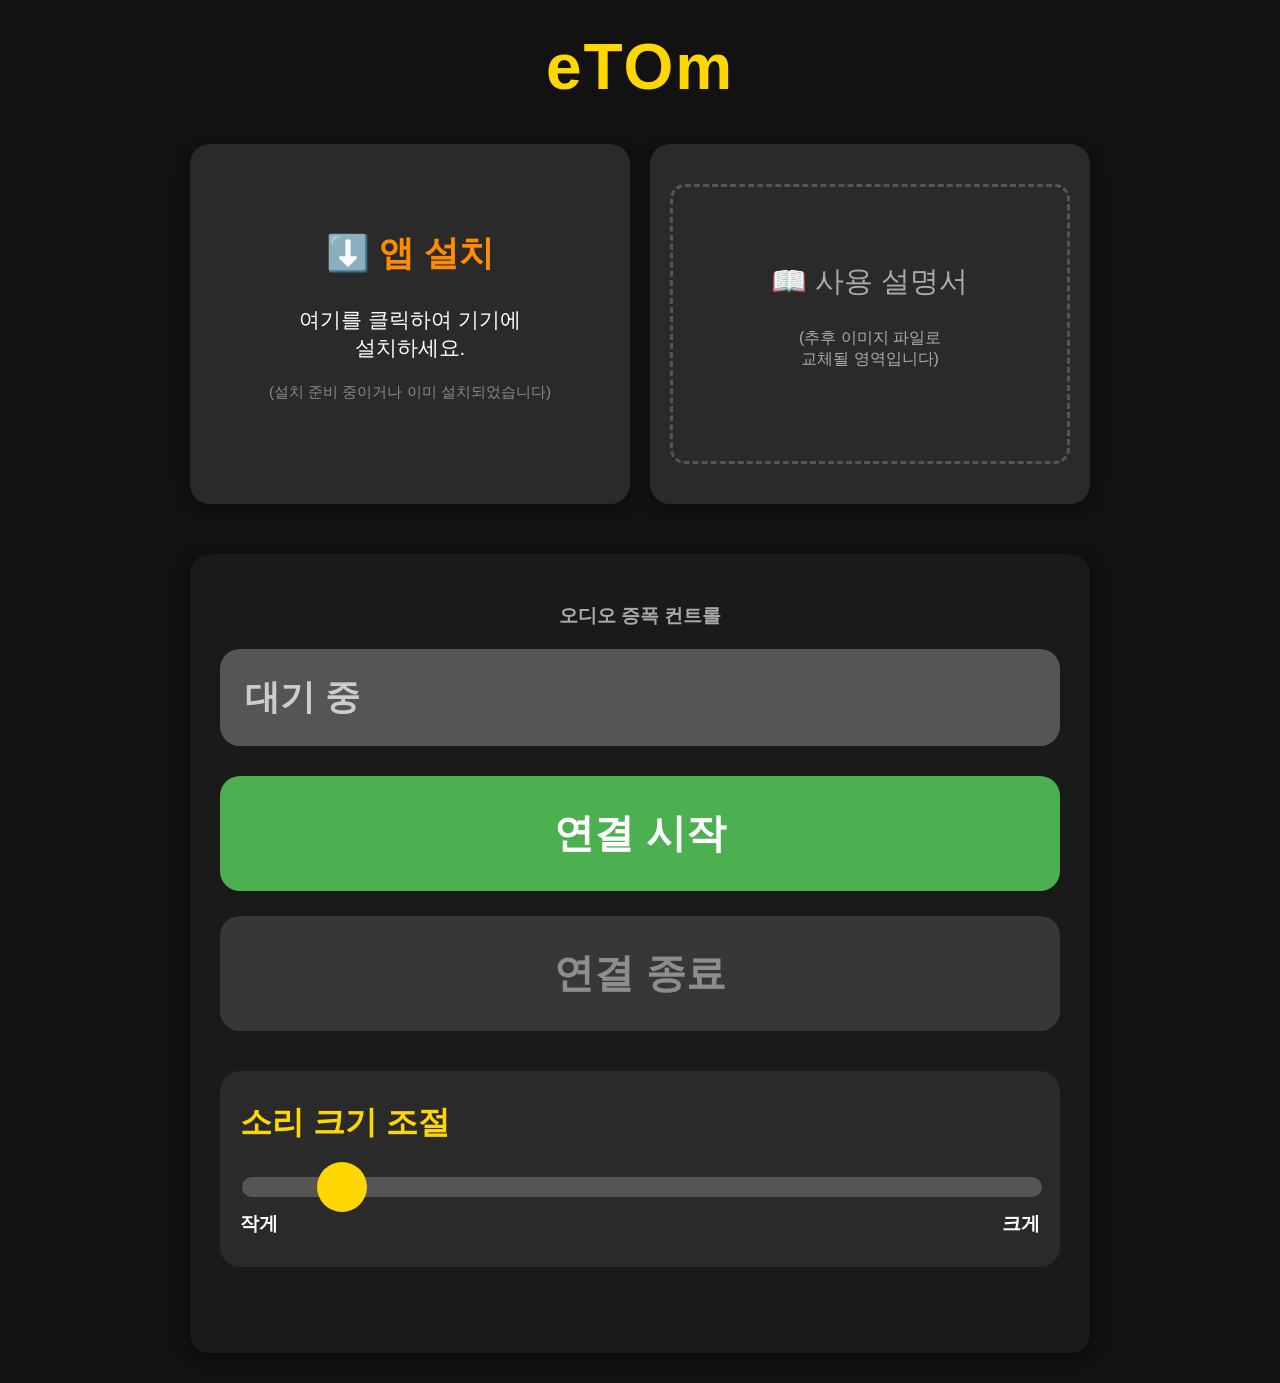
==== index.html @ 299c08f5 "Apply new 2-column landing page design (Left: Install, Right: Manual)" ====
<!DOCTYPE html>
<html lang="ko">
<head>
    <meta charset="UTF-8">
    <meta name="viewport" content="width=device-width, initial-scale=1.0, maximum-scale=1.0, user-scalable=no">
    <title>eTOm 연결</title>
    <link rel="manifest" href="manifest.json">
    <link rel="stylesheet" href="style.css">
    <link rel="icon" type="image/png" href="icon.png">
    <link rel="apple-touch-icon" href="icon.png">
</head>
<body>
    <div class="main-wrapper">
        <!-- 상단: 홈페이지 이름 -->
        <header class="header">
            <h1 class="main-title">eTOm</h1>
        </header>

        <!-- 중앙: 2단 배치 (좌: 설치 / 우: 설명서) -->
        <div class="split-layout">
            <!-- 좌측: 설치 영역 (전체 클릭 가능) -->
            <div class="split-left" id="installSection">
                <div class="install-content">
                    <h2 style="color: #FF8C00; font-size: 2.2rem; margin-top: 0;">⬇️ 앱 설치</h2>
                    <p style="font-size: 1.3rem; margin-bottom: 20px;">여기를 클릭하여 기기에<br>설치하세요.</p>
                    <p id="installFallback" style="font-size: 0.95rem; color: #888;">(설치 준비 중이거나 이미 설치되었습니다)</p>
                </div>
            </div>

            <!-- 우측: 설명서 영역 -->
            <div class="split-right">
                <div class="manual-placeholder">
                    <span style="font-size: 1.8rem; margin-bottom: 10px;">📖 사용 설명서</span>
                    <p>(추후 이미지 파일로<br>교체될 영역입니다)</p>
                </div>
            </div>
        </div>

        <!-- 하단: 이후 추가될 버튼 및 컨트롤 라인 -->
        <div class="app-functions">
            <h3 style="text-align: center; color: #aaa; margin-bottom: 20px;">오디오 증폭 컨트롤</h3>
            <div id="statusIndicator" class="status-indicator stopped">
                <span id="statusText">대기 중</span>
            </div>
            
            <div class="controls">
                <button id="btnStart" class="btn btn-primary">연결 시작</button>
                <button id="btnStop" class="btn btn-danger" disabled>연결 종료</button>
            </div>

            <div class="slider-container">
                <label for="volumeSlider">소리 크기 조절</label>
                <input type="range" id="volumeSlider" min="0" max="10" step="0.1" value="1">
                <div style="display: flex; justify-content: space-between; margin-top: 10px; font-weight: bold;">
                    <span style="font-size: 1.2rem;">작게</span>
                    <span style="font-size: 1.2rem;">크게</span>
                </div>
            </div>
            
            <div id="errorMessage" class="error-message"></div>
        </div>
    </div>
    <script src="app.js"></script>
    <script>
        if ('serviceWorker' in navigator) {
            window.addEventListener('load', () => {
                navigator.serviceWorker.register('sw.js')
                .then(registration => console.log('SW registered'))
                .catch(err => console.error('SW registration failed:', err));
            });
        }
    </script>
</body>
</html>
---- style.css ----
:root {
    --bg-color: #121212;
    --text-color: #ffffff;
    --primary-color: #4CAF50;
    --danger-color: #F44336;
    --disabled-color: #555555;
}

body {
    margin: 0;
    padding: 0;
    font-family: 'Malgun Gothic', 'Apple SD Gothic Neo', sans-serif;
    background-color: var(--bg-color);
    color: var(--text-color);
    display: flex;
    justify-content: center;
    align-items: center;
    min-height: 100vh;
    touch-action: manipulation;
}

.main-wrapper {
    width: 95%;
    max-width: 900px;
    margin: 0 auto;
    padding: 30px 10px;
}

.header {
    text-align: center;
    margin-bottom: 40px;
}

.main-title {
    font-size: 4rem;
    color: #FFD700;
    margin: 0;
    letter-spacing: 2px;
}

/* Split Layout (Responsive) */
.split-layout {
    display: flex;
    flex-wrap: wrap; /* Allows stacking on smaller screens */
    gap: 20px;
    margin-bottom: 50px;
}

.split-left, .split-right {
    flex: 1 1 300px; /* Grow, shrink, base width */
    background-color: #2a2a2a;
    border-radius: 20px;
    padding: 40px 20px;
    display: flex;
    flex-direction: column;
    justify-content: center;
    align-items: center;
    text-align: center;
    min-height: 280px;
    box-shadow: 0 4px 15px rgba(0,0,0,0.3);
}

.split-left {
    cursor: pointer;
    transition: transform 0.2s, background-color 0.2s, border 0.2s;
}

/* Hover effect only for the left box since it's the interactive one */
.split-left:hover {
    background-color: #333;
    transform: translateY(-5px);
}

.manual-placeholder {
    width: 100%;
    height: 100%;
    border: 3px dashed #555;
    border-radius: 15px;
    display: flex;
    flex-direction: column;
    justify-content: center;
    align-items: center;
    color: #aaa;
    padding: 20px;
    box-sizing: border-box;
}

.app-functions {
    background-color: #1a1a1a;
    padding: 30px;
    border-radius: 20px;
    box-shadow: 0 4px 15px rgba(0,0,0,0.5);
}

.status-indicator {
    padding: 25px;
    border-radius: 20px;
    margin-bottom: 30px;
    font-size: 2.2rem;
    font-weight: bold;
    transition: background-color 0.3s;
}

.status-indicator.stopped {
    background-color: var(--disabled-color);
    color: #ccc;
}

.status-indicator.running {
    background-color: rgba(76, 175, 80, 0.2);
    color: var(--primary-color);
    border: 4px solid var(--primary-color);
}

.controls {
    display: flex;
    flex-direction: column;
    gap: 25px;
    margin-bottom: 40px;
}

.btn {
    padding: 30px;
    font-size: 2.5rem;
    font-weight: bold;
    border: none;
    border-radius: 20px;
    cursor: pointer;
    transition: opacity 0.2s;
    color: white;
}

.btn:active {
    opacity: 0.8;
}

.btn:disabled {
    background-color: var(--disabled-color);
    cursor: not-allowed;
    opacity: 0.5;
}

.btn-primary {
    background-color: var(--primary-color);
}

.btn-danger {
    background-color: var(--danger-color);
}

.slider-container {
    background-color: #2a2a2a;
    padding: 30px 20px;
    border-radius: 20px;
    margin-bottom: 20px;
}

.slider-container label {
    display: block;
    font-size: 2rem;
    margin-bottom: 30px;
    font-weight: bold;
    color: #FFD700;
}

input[type=range] {
    -webkit-appearance: none;
    appearance: none;
    width: 100%;
    background: transparent;
}

input[type=range]::-webkit-slider-thumb {
    -webkit-appearance: none;
    height: 50px;
    width: 50px;
    border-radius: 50%;
    background: #FFD700;
    cursor: pointer;
    margin-top: -15px;
}

input[type=range]::-webkit-slider-runnable-track {
    width: 100%;
    height: 20px;
    cursor: pointer;
    background: #555;
    border-radius: 10px;
}

.error-message {
    color: var(--danger-color);
    font-size: 1.5rem;
    margin-top: 20px;
    min-height: 1.5em;
    font-weight: bold;
}
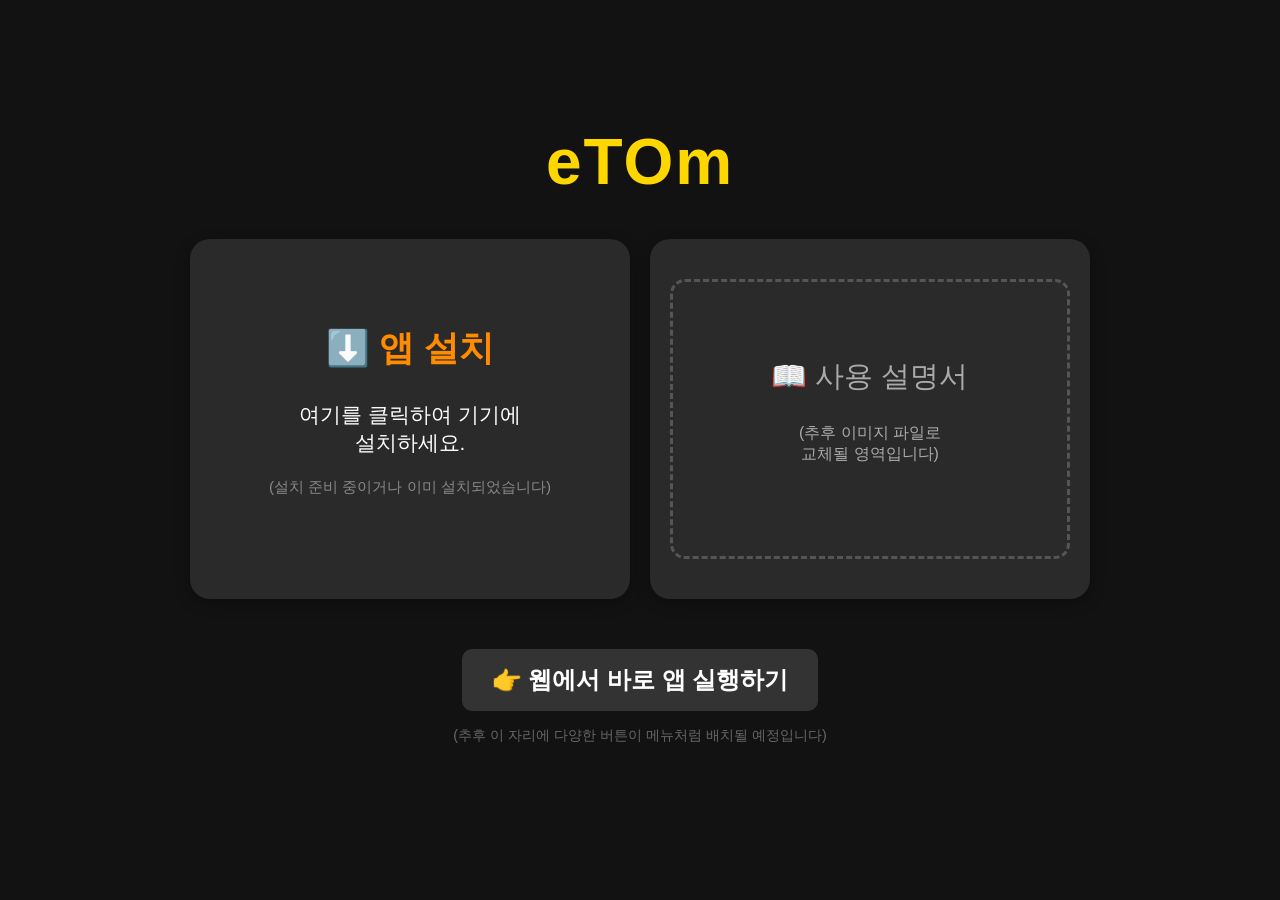
==== commit bedfc1d4: "Implement split architecture (index.html for landing, app.html for controller)" ====
--- a/index.html
+++ b/index.html
@@ -37,27 +37,9 @@
         </div>
 
         <!-- 하단: 이후 추가될 버튼 및 컨트롤 라인 -->
-        <div class="app-functions">
-            <h3 style="text-align: center; color: #aaa; margin-bottom: 20px;">오디오 증폭 컨트롤</h3>
-            <div id="statusIndicator" class="status-indicator stopped">
-                <span id="statusText">대기 중</span>
-            </div>
-            
-            <div class="controls">
-                <button id="btnStart" class="btn btn-primary">연결 시작</button>
-                <button id="btnStop" class="btn btn-danger" disabled>연결 종료</button>
-            </div>
-
-            <div class="slider-container">
-                <label for="volumeSlider">소리 크기 조절</label>
-                <input type="range" id="volumeSlider" min="0" max="10" step="0.1" value="1">
-                <div style="display: flex; justify-content: space-between; margin-top: 10px; font-weight: bold;">
-                    <span style="font-size: 1.2rem;">작게</span>
-                    <span style="font-size: 1.2rem;">크게</span>
-                </div>
-            </div>
-            
-            <div id="errorMessage" class="error-message"></div>
+        <div class="future-buttons" style="text-align: center; margin-bottom: 30px;">
+            <a href="app.html" class="btn btn-primary" style="text-decoration: none; font-size: 1.5rem; padding: 15px 30px; border-radius: 10px; display: inline-block; background-color: #333; color: #fff;">👉 웹에서 바로 앱 실행하기</a>
+            <p style="color: #666; font-size: 0.9rem; margin-top: 15px;">(추후 이 자리에 다양한 버튼이 메뉴처럼 배치될 예정입니다)</p>
         </div>
     </div>
     <script src="app.js"></script>
--- a/style.css
+++ b/style.css
@@ -195,3 +195,54 @@
     min-height: 1.5em;
     font-weight: bold;
 }
+
+/* App Page Layout specific styles */
+.app-page-wrapper {
+    width: 95%;
+    max-width: 500px; /* Apps are generally narrower to mimic phone UI */
+    margin: 0 auto;
+    padding: 20px;
+    display: flex;
+    flex-direction: column;
+    justify-content: center;
+    min-height: 90vh; /* Centers content vertically slightly better */
+}
+
+.app-header {
+    display: flex;
+    justify-content: space-between;
+    align-items: center;
+    margin-bottom: 30px;
+    background-color: #2a2a2a;
+    padding: 15px 20px;
+    border-radius: 15px;
+    box-shadow: 0 4px 10px rgba(0,0,0,0.3);
+}
+
+.app-title {
+    font-size: 2.2rem;
+    color: #FFD700;
+    margin: 0;
+    letter-spacing: 1px;
+}
+
+.help-icon {
+    font-size: 1.8rem;
+    text-decoration: none;
+    color: #fff;
+    padding: 10px;
+    border-radius: 50%;
+    background-color: #444;
+    transition: background-color 0.2s, transform 0.2s;
+    line-height: 1;
+    display: flex;
+    align-items: center;
+    justify-content: center;
+    width: 20px;
+    height: 20px;
+}
+
+.help-icon:hover {
+    background-color: #666;
+    transform: scale(1.1);
+}
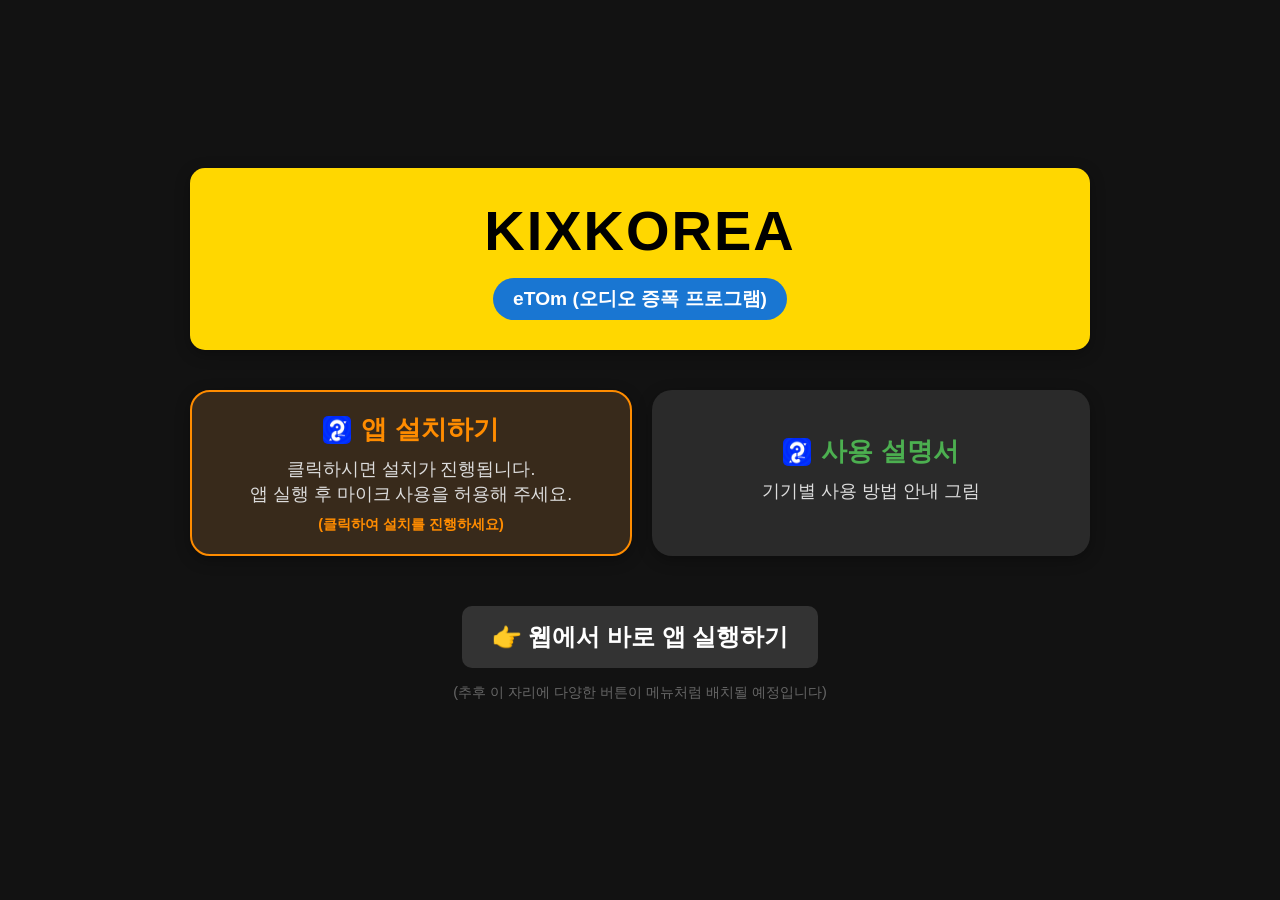
==== commit a891297e: "Update UI design and add iOS automatic installation guide" ====
--- a/index.html
+++ b/index.html
@@ -13,7 +13,8 @@
     <div class="main-wrapper">
         <!-- 상단: 홈페이지 이름 -->
         <header class="header">
-            <h1 class="main-title">eTOm</h1>
+            <h1 class="company-title">KIXKOREA</h1>
+            <div class="app-subtitle-badge">eTOm (오디오 증폭 프로그램)</div>
         </header>
 
         <!-- 중앙: 2단 배치 (좌: 설치 / 우: 설명서) -->
@@ -21,18 +22,35 @@
             <!-- 좌측: 설치 영역 (전체 클릭 가능) -->
             <div class="split-left" id="installSection">
                 <div class="install-content">
-                    <h2 style="color: #FF8C00; font-size: 2.2rem; margin-top: 0;">⬇️ 앱 설치</h2>
-                    <p style="font-size: 1.3rem; margin-bottom: 20px;">여기를 클릭하여 기기에<br>설치하세요.</p>
-                    <p id="installFallback" style="font-size: 0.95rem; color: #888;">(설치 준비 중이거나 이미 설치되었습니다)</p>
+                    <h2 class="button-title" style="color: #FF8C00;">
+                        <img src="icon.png" alt="앱 로고" class="button-logo"> 앱 설치하기
+                    </h2>
+                    <p class="button-desc">클릭하시면 설치가 진행됩니다.<br>앱 실행 후 마이크 사용을 허용해 주세요.</p>
+                    <p id="installFallback" class="button-fallback">(설치 준비 중이거나 이미 설치되었습니다)</p>
                 </div>
             </div>
 
             <!-- 우측: 설명서 영역 -->
             <div class="split-right">
-                <div class="manual-placeholder">
-                    <span style="font-size: 1.8rem; margin-bottom: 10px;">📖 사용 설명서</span>
-                    <p>(추후 이미지 파일로<br>교체될 영역입니다)</p>
+                <div class="install-content">
+                    <h2 class="button-title" style="color: #4CAF50;">
+                        <img src="icon.png" alt="설명서 로고" class="button-logo"> 사용 설명서
+                    </h2>
+                    <p class="button-desc">기기별 사용 방법 안내 그림</p>
                 </div>
+            </div>
+        </div>
+
+        <!-- iOS 설치 안내 팝업 (기본 숨김) -->
+        <div id="iosInstallPopup" class="ios-popup" style="display: none;">
+            <div class="ios-popup-content">
+                <span class="close-popup" id="closeIosPopup">&times;</span>
+                <h3 style="color: #FF8C00; margin-top: 0; font-size: 1.6rem;">🍎 아이폰 설치 안내</h3>
+                <p style="font-size: 1.1rem; line-height: 1.6;">
+                    화면 하단의 <strong style="font-size:1.4rem;">[공유 ⍗]</strong> 아이콘을 누르신 후,<br>
+                    메뉴에서 <strong style="color: #FFD700; font-size:1.4rem;">[홈 화면에 추가 ⊕]</strong>를<br>선택해 주세요!
+                </p>
+                <p style="font-size: 0.9rem; color: #888; margin-top: 20px;">(애플 정책상 자동 설치 버튼을 지원하지 않습니다)</p>
             </div>
         </div>
 
--- a/style.css
+++ b/style.css
@@ -29,13 +29,29 @@
 .header {
     text-align: center;
     margin-bottom: 40px;
-}
-
-.main-title {
-    font-size: 4rem;
-    color: #FFD700;
+    background-color: #FFD700;
+    padding: 30px 20px;
+    border-radius: 15px;
+    box-shadow: 0 4px 15px rgba(0,0,0,0.3);
+}
+
+.company-title {
+    font-size: 3.5rem;
+    color: #000;
     margin: 0;
+    font-weight: 900;
     letter-spacing: 2px;
+}
+
+.app-subtitle-badge {
+    display: inline-block;
+    background-color: #1976D2;
+    color: #fff;
+    padding: 8px 20px;
+    border-radius: 30px;
+    font-size: 1.2rem;
+    margin-top: 15px;
+    font-weight: bold;
 }
 
 /* Split Layout (Responsive) */
@@ -50,14 +66,44 @@
     flex: 1 1 300px; /* Grow, shrink, base width */
     background-color: #2a2a2a;
     border-radius: 20px;
-    padding: 40px 20px;
+    padding: 20px 15px;
     display: flex;
     flex-direction: column;
     justify-content: center;
     align-items: center;
     text-align: center;
-    min-height: 280px;
+    min-height: 100px; /* Reduced from 280px to be ~1/3 size */
     box-shadow: 0 4px 15px rgba(0,0,0,0.3);
+}
+
+.button-title {
+    display: flex;
+    align-items: center;
+    justify-content: center;
+    gap: 10px;
+    font-size: 1.6rem;
+    margin: 0 0 10px 0;
+}
+
+.button-logo {
+    width: 28px;
+    height: 28px;
+    object-fit: contain;
+    border-radius: 5px;
+}
+
+.button-desc {
+    font-size: 1.1rem;
+    color: #ddd;
+    margin: 0 0 8px 0;
+    line-height: 1.4;
+    word-break: keep-all;
+}
+
+.button-fallback {
+    font-size: 0.9rem;
+    color: #888;
+    margin: 0;
 }
 
 .split-left {
@@ -71,19 +117,7 @@
     transform: translateY(-5px);
 }
 
-.manual-placeholder {
-    width: 100%;
-    height: 100%;
-    border: 3px dashed #555;
-    border-radius: 15px;
-    display: flex;
-    flex-direction: column;
-    justify-content: center;
-    align-items: center;
-    color: #aaa;
-    padding: 20px;
-    box-sizing: border-box;
-}
+/* Manual placeholder removed */
 
 .app-functions {
     background-color: #1a1a1a;
@@ -246,3 +280,46 @@
     background-color: #666;
     transform: scale(1.1);
 }
+
+/* iOS Install Popup Styles */
+.ios-popup {
+    position: fixed;
+    top: 0; 
+    left: 0; 
+    width: 100%; 
+    height: 100%;
+    background-color: rgba(0, 0, 0, 0.85);
+    display: flex; /* Changed from default 'none' by JS */
+    justify-content: center;
+    align-items: center;
+    z-index: 1000;
+    padding: 20px;
+    box-sizing: border-box;
+}
+
+.ios-popup-content {
+    background-color: #2a2a2a;
+    padding: 35px 25px;
+    border-radius: 20px;
+    text-align: center;
+    position: relative;
+    max-width: 350px;
+    width: 100%;
+    box-shadow: 0 10px 30px rgba(0,0,0,0.8);
+    border: 1px solid #444;
+}
+
+.close-popup {
+    position: absolute;
+    top: 10px; 
+    right: 20px;
+    font-size: 2.5rem;
+    cursor: pointer;
+    color: #888;
+    line-height: 1;
+    transition: color 0.2s;
+}
+
+.close-popup:hover { 
+    color: #fff; 
+}
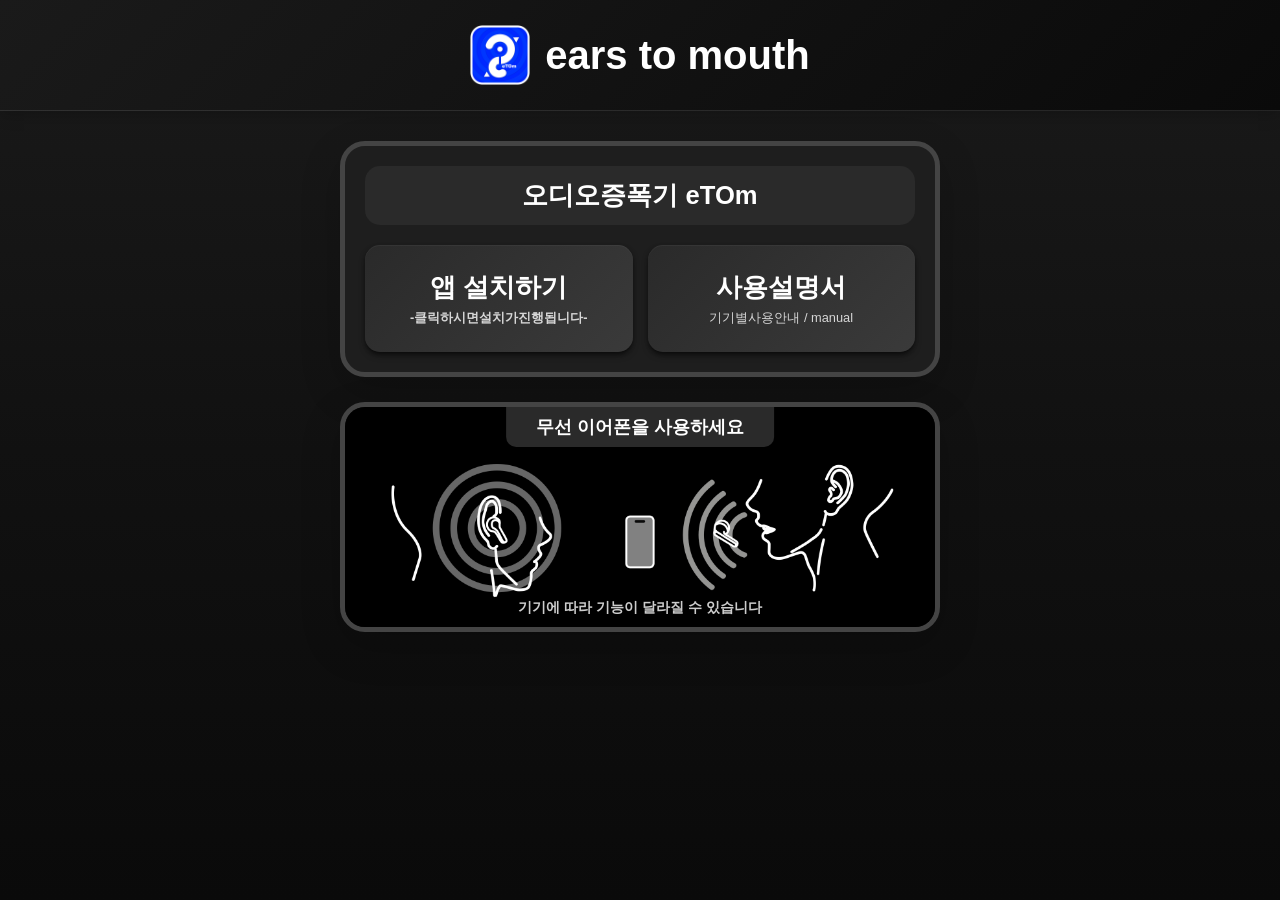
==== commit 599e8630: "v1.0.0 - 블랙 테마 적용, 이스터에그 추가, 웹 바로실행 링크 제거, 로고/이미지 파일 추가" ====
--- a/index.html
+++ b/index.html
@@ -3,65 +3,71 @@
 <head>
     <meta charset="UTF-8">
     <meta name="viewport" content="width=device-width, initial-scale=1.0, maximum-scale=1.0, user-scalable=no">
-    <title>eTOm 연결</title>
+    <title>eTOm - ears to mouth</title>
     <link rel="manifest" href="manifest.json">
     <link rel="stylesheet" href="style.css">
     <link rel="icon" type="image/png" href="icon.png">
     <link rel="apple-touch-icon" href="icon.png">
 </head>
 <body>
-    <div class="main-wrapper">
-        <!-- 상단: 홈페이지 이름 -->
-        <header class="header">
-            <h1 class="company-title">KIXKOREA</h1>
-            <div class="app-subtitle-badge">eTOm (오디오 증폭 프로그램)</div>
-        </header>
+    <header class="header-outer">
+        <div class="landing-header">
+            <img src="etom_LOGO_Rou.png" alt="eTOm Logo" class="landing-logo">
+            <h1 class="landing-title">ears to mouth</h1>
+        </div>
+    </header>
 
-        <!-- 중앙: 2단 배치 (좌: 설치 / 우: 설명서) -->
-        <div class="split-layout">
-            <!-- 좌측: 설치 영역 (전체 클릭 가능) -->
-            <div class="split-left" id="installSection">
-                <div class="install-content">
-                    <h2 class="button-title" style="color: #FF8C00;">
-                        <img src="icon.png" alt="앱 로고" class="button-logo"> 앱 설치하기
-                    </h2>
-                    <p class="button-desc">클릭하시면 설치가 진행됩니다.<br>앱 실행 후 마이크 사용을 허용해 주세요.</p>
-                    <p id="installFallback" class="button-fallback">(설치 준비 중이거나 이미 설치되었습니다)</p>
+    <div class="landing-wrapper">
+
+        <!-- 중앙 메인 카드: 앱 설치 및 설명서 -->
+        <main class="main-card card-base">
+            <div class="card-header">
+                오디오증폭기 eTOm
+            </div>
+            <div class="card-body">
+                <!-- 앱 설치 버튼 -->
+                <button id="installSection" class="action-btn">
+                    <span>앱 설치하기</span>
+                    <span id="installFallback" class="btn-sub-text">-클릭하시면설치가진행됩니다-</span>
+                </button>
+                
+                <!-- 사용설명서 버튼 -->
+                <a href="#" class="action-btn" id="manualBtn">
+                    <span>사용설명서</span>
+                    <span class="btn-sub-text">기기별사용안내 / manual</span>
+                </a>
+            </div>
+        </main>
+
+        <!-- 하단 정보 배너: 수동 재구축 단계 (위 카드와 속성 동일화) -->
+        <section class="info-banner card-base">
+            <div class="banner-badge">무선 이어폰을 사용하세요</div>
+            <div class="banner-content">
+                <img src="bott.png" alt="Instruction" style="position: absolute; top: 45%; left: 50%; transform: translate(-50%, -45%) scale(1.44); max-width: 100%; max-height: 100%; object-fit: contain; z-index: 1;">
+                <div class="banner-footer" style="position: relative; z-index: 10; margin-top: auto; width: 100%; top: 15px;">
+                    기기에 따라 기능이 달라질 수 있습니다
                 </div>
             </div>
+            <!-- 이스터에그: 우측 하단 숨겨진 영역 -->
+            <div id="easterEgg" style="position: absolute; bottom: 0; right: 0; width: 44px; height: 44px; z-index: 20; cursor: default;"></div>
+        </section>
+    </div>
 
-            <!-- 우측: 설명서 영역 -->
-            <div class="split-right">
-                <div class="install-content">
-                    <h2 class="button-title" style="color: #4CAF50;">
-                        <img src="icon.png" alt="설명서 로고" class="button-logo"> 사용 설명서
-                    </h2>
-                    <p class="button-desc">기기별 사용 방법 안내 그림</p>
-                </div>
-            </div>
-        </div>
-
-        <!-- iOS 설치 안내 팝업 (기본 숨김) -->
-        <div id="iosInstallPopup" class="ios-popup" style="display: none;">
-            <div class="ios-popup-content">
-                <span class="close-popup" id="closeIosPopup">&times;</span>
-                <h3 style="color: #FF8C00; margin-top: 0; font-size: 1.6rem;">🍎 아이폰 설치 안내</h3>
-                <p style="font-size: 1.1rem; line-height: 1.6;">
-                    화면 하단의 <strong style="font-size:1.4rem;">[공유 ⍗]</strong> 아이콘을 누르신 후,<br>
-                    메뉴에서 <strong style="color: #FFD700; font-size:1.4rem;">[홈 화면에 추가 ⊕]</strong>를<br>선택해 주세요!
-                </p>
-                <p style="font-size: 0.9rem; color: #888; margin-top: 20px;">(애플 정책상 자동 설치 버튼을 지원하지 않습니다)</p>
-            </div>
-        </div>
-
-        <!-- 하단: 이후 추가될 버튼 및 컨트롤 라인 -->
-        <div class="future-buttons" style="text-align: center; margin-bottom: 30px;">
-            <a href="app.html" class="btn btn-primary" style="text-decoration: none; font-size: 1.5rem; padding: 15px 30px; border-radius: 10px; display: inline-block; background-color: #333; color: #fff;">👉 웹에서 바로 앱 실행하기</a>
-            <p style="color: #666; font-size: 0.9rem; margin-top: 15px;">(추후 이 자리에 다양한 버튼이 메뉴처럼 배치될 예정입니다)</p>
+    <!-- iOS 설치 안내 팝업 (기존 로직 유지) -->
+    <div id="iosInstallPopup" class="ios-popup" style="display: none;">
+        <div class="ios-popup-content">
+            <span class="close-popup" id="closeIosPopup">&times;</span>
+            <h3 style="color: #FFD700; margin-top: 0; font-size: 1.6rem;">🍎 아이폰 설치 안내</h3>
+            <p style="font-size: 1.1rem; line-height: 1.6;">
+                화면 하단의 <strong style="font-size:1.4rem;">[공유 ⍗]</strong> 아이콘을 누르신 후,<br>
+                메뉴에서 <strong style="color: #FFD700; font-size:1.4rem;">[홈 화면에 추가 ⊕]</strong>를<br>선택해 주세요!
+            </p>
         </div>
     </div>
+
     <script src="app.js"></script>
     <script>
+        // Service Worker Registration
         if ('serviceWorker' in navigator) {
             window.addEventListener('load', () => {
                 navigator.serviceWorker.register('sw.js')
@@ -69,6 +75,30 @@
                 .catch(err => console.error('SW registration failed:', err));
             });
         }
+        
+        // Manual Button Placeholder Action
+        document.getElementById('manualBtn').addEventListener('click', (e) => {
+            if (e.target.closest('a').getAttribute('href') === '#') {
+                e.preventDefault();
+                alert('사용설명서 파일은 준비 중입니다.');
+            }
+        });
+
+        // 이스터에그: 3번 클릭 시 app.html 이동
+        (function() {
+            let eggCount = 0;
+            let eggTimer = null;
+            document.getElementById('easterEgg').addEventListener('click', () => {
+                eggCount++;
+                clearTimeout(eggTimer);
+                if (eggCount >= 3) {
+                    eggCount = 0;
+                    window.location.href = 'app.html';
+                } else {
+                    eggTimer = setTimeout(() => { eggCount = 0; }, 2000);
+                }
+            });
+        })();
     </script>
 </body>
 </html>
--- a/style.css
+++ b/style.css
@@ -1,138 +1,231 @@
 :root {
-    --bg-color: #121212;
+    --bg-color: #0a0a0a;
     --text-color: #ffffff;
-    --primary-color: #4CAF50;
-    --danger-color: #F44336;
-    --disabled-color: #555555;
+    --primary-color: #1a1a2e; /* Dark navy */
+    --accent-color: #e0e0e0;
+    --danger-color: #cf4a3f;
+    --disabled-color: #333333;
+    --card-bg: #1e1e1e;
 }
 
 body {
     margin: 0;
     padding: 0;
     font-family: 'Malgun Gothic', 'Apple SD Gothic Neo', sans-serif;
-    background-color: var(--bg-color);
-    color: var(--text-color);
-    display: flex;
-    justify-content: center;
-    align-items: center;
+    background: linear-gradient(180deg, #1a1a1a 0%, #111111 50%, #0a0a0a 100%);
+    color: #e0e0e0;
     min-height: 100vh;
-    touch-action: manipulation;
-}
-
-.main-wrapper {
-    width: 95%;
-    max-width: 900px;
+    display: flex;
+    flex-direction: column;
+    align-items: center;
+    overflow-x: hidden;
+}
+
+.header-outer {
+    width: 100%;
+    background: linear-gradient(135deg, #1a1a1a 0%, #0a0a0a 100%);
+    display: flex;
+    justify-content: center;
+    padding: 25px 0;
+    box-shadow: 0 4px 15px rgba(0,0,0,0.2);
+    border-bottom: 1.5px solid rgba(255,255,255,0.1);
+}
+
+/* Landing Page Wrapper */
+.landing-wrapper {
+    width: 100%;
+    max-width: 600px;
+    padding: 30px 20px 40px 20px;
+    display: flex;
+    flex-direction: column;
+    align-items: center;
+    gap: 25px;
+}
+
+/* Header Logo Area */
+.landing-header {
+    display: flex;
+    align-items: center;
+    justify-content: center;
+    gap: 15px;
+    max-width: 600px;
+    width: 100%;
+}
+
+.landing-logo {
+    width: 60px;
+    height: 60px;
+    object-fit: contain;
+}
+
+.landing-title {
+    font-size: 2.5rem;
+    color: white;
+    font-weight: 800;
+    margin: 0;
+    text-transform: lowercase;
+}
+
+/* Card Base Style (ensures identical size and shape) */
+.card-base {
+    width: 100%;
+    max-width: 600px;
+    border-radius: 25px;
+    padding: 20px;
+    border: 5px solid #444444; /* Gray border for black theme */
+    box-shadow: 0 15px 40px rgba(0, 0, 0, 0.2); /* Deeper shadow */
+    box-sizing: border-box; 
+}
+
+/* Main Action Card */
+.main-card {
+    background-color: #1e1e1e; /* Dark card background */
+}
+
+.card-header {
+    background-color: #2a2a2a;
+    color: white;
+    padding: 12px 25px;
+    text-align: center;
+    font-size: 1.6rem;
+    font-weight: bold;
+    border-radius: 15px; /* Rounded box header */
+    margin-bottom: 20px;
+}
+
+.card-body {
+    padding: 0;
+    display: flex;
+    flex-direction: row; /* Horizontal layout */
+    gap: 15px;
+}
+
+.action-btn {
+    flex: 1; /* Equal width */
+    display: flex;
+    flex-direction: column; /* Stack text inside button */
+    align-items: center;
+    justify-content: center;
+    background: linear-gradient(135deg, #2a2a2a 0%, #3a3a3a 100%);
+    color: white;
+    padding: 25px 10px;
+    border-radius: 15px;
+    font-size: 1.6rem;
+    font-weight: bold;
+    text-decoration: none;
+    border: none;
+    cursor: pointer;
+    transition: transform 0.1s;
+    box-shadow: 
+        0 4px 6px -1px rgba(0, 0, 0, 0.5),
+        0 2px 4px -1px rgba(0, 0, 0, 0.4),
+        inset 0 1px 1px rgba(255, 255, 255, 0.05);
+}
+
+.action-btn:active {
+    transform: scale(0.98);
+}
+
+.action-btn.secondary {
+    background-color: #333333;
+}
+
+.btn-sub-text {
+    display: block;
+    font-size: 0.8rem;
+    font-weight: normal;
+    margin-top: 5px;
+    opacity: 0.8;
+}
+
+.info-banner {
+    background-color: #181818;
+    border: 5px solid #444444; /* Gray border for black theme */
+    position: relative;
+    overflow: hidden;
+    display: flex;
+    flex-direction: column;
+    align-items: center;
+    justify-content: center;
+    height: 230px; /* Restored to original fixed height */
+    box-shadow: 0 15px 40px rgba(0, 0, 0, 0.2); /* Deeper shadow */
+}
+
+.banner-badge {
+    background-color: #2a2a2a;
+    color: white;
+    padding: 8px 30px;
+    display: inline-block;
+    position: absolute;
+    top: 0;
+    left: 50%;
+    transform: translateX(-50%);
+    border-bottom-left-radius: 10px;
+    border-bottom-right-radius: 10px;
+    font-weight: bold;
+    font-size: 1.1rem;
+    z-index: 2;
+}
+
+.banner-content {
+    position: relative; /* Added to support absolute image positioning */
+    padding-top: 30px;
+    display: flex;
+    flex-direction: column;
+    align-items: center;
+    width: 100%;
+    height: 100%; /* Fill the card-base height */
+    box-sizing: border-box;
+    justify-content: flex-end; /* Push content to bottom */
+}
+
+.banner-footer {
+    margin-bottom: 5px;
+    font-size: 0.9rem;
+    font-weight: bold;
+    color: #cccccc; /* Light text for dark background */
+    text-align: center;
+    width: 100%;
+}
+
+/* Existing App UI Styles (Retained for app.html) */
+.app-functions {
+    position: relative;
+    background-color: #1a1a1a;
+    padding: 30px 20px;
+    border-radius: 25px;
+    box-shadow: 0 4px 15px rgba(0,0,0,0.5);
+    width: 90%;
     margin: 0 auto;
-    padding: 30px 10px;
-}
-
-.header {
-    text-align: center;
-    margin-bottom: 40px;
-    background-color: #FFD700;
-    padding: 30px 20px;
+    overflow: hidden;
+}
+
+.top-link-container {
+    position: absolute;
+    top: 15px;
+    right: 15px;
+}
+
+.manual-link-icon {
+    font-size: 1.5rem;
+    text-decoration: none;
+    color: #888;
+    background-color: #333;
+    width: 35px;
+    height: 35px;
+    display: flex;
+    align-items: center;
+    justify-content: center;
+    border-radius: 50%;
+}
+
+.status-indicator {
+    padding: 15px;
     border-radius: 15px;
-    box-shadow: 0 4px 15px rgba(0,0,0,0.3);
-}
-
-.company-title {
-    font-size: 3.5rem;
-    color: #000;
-    margin: 0;
-    font-weight: 900;
-    letter-spacing: 2px;
-}
-
-.app-subtitle-badge {
-    display: inline-block;
-    background-color: #1976D2;
-    color: #fff;
-    padding: 8px 20px;
-    border-radius: 30px;
-    font-size: 1.2rem;
-    margin-top: 15px;
-    font-weight: bold;
-}
-
-/* Split Layout (Responsive) */
-.split-layout {
-    display: flex;
-    flex-wrap: wrap; /* Allows stacking on smaller screens */
-    gap: 20px;
-    margin-bottom: 50px;
-}
-
-.split-left, .split-right {
-    flex: 1 1 300px; /* Grow, shrink, base width */
-    background-color: #2a2a2a;
-    border-radius: 20px;
-    padding: 20px 15px;
-    display: flex;
-    flex-direction: column;
-    justify-content: center;
-    align-items: center;
-    text-align: center;
-    min-height: 100px; /* Reduced from 280px to be ~1/3 size */
-    box-shadow: 0 4px 15px rgba(0,0,0,0.3);
-}
-
-.button-title {
-    display: flex;
-    align-items: center;
-    justify-content: center;
-    gap: 10px;
+    margin-bottom: 25px;
     font-size: 1.6rem;
-    margin: 0 0 10px 0;
-}
-
-.button-logo {
-    width: 28px;
-    height: 28px;
-    object-fit: contain;
-    border-radius: 5px;
-}
-
-.button-desc {
-    font-size: 1.1rem;
-    color: #ddd;
-    margin: 0 0 8px 0;
-    line-height: 1.4;
-    word-break: keep-all;
-}
-
-.button-fallback {
-    font-size: 0.9rem;
-    color: #888;
-    margin: 0;
-}
-
-.split-left {
-    cursor: pointer;
-    transition: transform 0.2s, background-color 0.2s, border 0.2s;
-}
-
-/* Hover effect only for the left box since it's the interactive one */
-.split-left:hover {
-    background-color: #333;
-    transform: translateY(-5px);
-}
-
-/* Manual placeholder removed */
-
-.app-functions {
-    background-color: #1a1a1a;
-    padding: 30px;
-    border-radius: 20px;
-    box-shadow: 0 4px 15px rgba(0,0,0,0.5);
-}
-
-.status-indicator {
-    padding: 25px;
-    border-radius: 20px;
-    margin-bottom: 30px;
-    font-size: 2.2rem;
-    font-weight: bold;
-    transition: background-color 0.3s;
+    font-weight: bold;
+    text-align: center;
 }
 
 .status-indicator.stopped {
@@ -142,154 +235,77 @@
 
 .status-indicator.running {
     background-color: rgba(76, 175, 80, 0.2);
-    color: var(--primary-color);
-    border: 4px solid var(--primary-color);
+    color: #4CAF50;
+    border: 4px solid #4CAF50;
 }
 
 .controls {
     display: flex;
     flex-direction: column;
-    gap: 25px;
-    margin-bottom: 40px;
+    gap: 15px;
+    width: 100%;
 }
 
 .btn {
-    padding: 30px;
-    font-size: 2.5rem;
+    padding: 20px;
+    font-size: 1.8rem;
     font-weight: bold;
     border: none;
-    border-radius: 20px;
+    border-radius: 15px;
     cursor: pointer;
-    transition: opacity 0.2s;
-    color: white;
-}
-
-.btn:active {
-    opacity: 0.8;
-}
-
-.btn:disabled {
-    background-color: var(--disabled-color);
-    cursor: not-allowed;
-    opacity: 0.5;
-}
-
-.btn-primary {
-    background-color: var(--primary-color);
-}
-
-.btn-danger {
-    background-color: var(--danger-color);
-}
+    color: white;
+}
+
+.btn-primary { background-color: #4CAF50; }
+.btn-danger { background-color: var(--danger-color); }
 
 .slider-container {
     background-color: #2a2a2a;
-    padding: 30px 20px;
-    border-radius: 20px;
+    padding: 20px;
+    border-radius: 18px;
     margin-bottom: 20px;
+    width: 100%;
+    box-sizing: border-box;
 }
 
 .slider-container label {
     display: block;
-    font-size: 2rem;
-    margin-bottom: 30px;
-    font-weight: bold;
-    color: #FFD700;
+    font-size: 1.5rem;
+    margin-bottom: 12px;
+    color: var(--accent-color);
+    text-align: center;
 }
 
 input[type=range] {
-    -webkit-appearance: none;
-    appearance: none;
-    width: 100%;
-    background: transparent;
-}
-
-input[type=range]::-webkit-slider-thumb {
-    -webkit-appearance: none;
-    height: 50px;
-    width: 50px;
-    border-radius: 50%;
-    background: #FFD700;
-    cursor: pointer;
-    margin-top: -15px;
-}
-
-input[type=range]::-webkit-slider-runnable-track {
-    width: 100%;
-    height: 20px;
-    cursor: pointer;
-    background: #555;
-    border-radius: 10px;
+    width: 100%;
 }
 
 .error-message {
     color: var(--danger-color);
-    font-size: 1.5rem;
+    font-size: 1.2rem;
     margin-top: 20px;
-    min-height: 1.5em;
-    font-weight: bold;
-}
-
-/* App Page Layout specific styles */
+    text-align: center;
+}
+
 .app-page-wrapper {
-    width: 95%;
-    max-width: 500px; /* Apps are generally narrower to mimic phone UI */
+    width: 100%;
+    max-width: 500px;
     margin: 0 auto;
     padding: 20px;
-    display: flex;
-    flex-direction: column;
-    justify-content: center;
-    min-height: 90vh; /* Centers content vertically slightly better */
-}
-
-.app-header {
-    display: flex;
-    justify-content: space-between;
-    align-items: center;
-    margin-bottom: 30px;
-    background-color: #2a2a2a;
-    padding: 15px 20px;
-    border-radius: 15px;
-    box-shadow: 0 4px 10px rgba(0,0,0,0.3);
-}
-
-.app-title {
-    font-size: 2.2rem;
-    color: #FFD700;
-    margin: 0;
-    letter-spacing: 1px;
-}
-
-.help-icon {
-    font-size: 1.8rem;
-    text-decoration: none;
-    color: #fff;
-    padding: 10px;
-    border-radius: 50%;
-    background-color: #444;
-    transition: background-color 0.2s, transform 0.2s;
-    line-height: 1;
-    display: flex;
-    align-items: center;
-    justify-content: center;
-    width: 20px;
-    height: 20px;
-}
-
-.help-icon:hover {
-    background-color: #666;
-    transform: scale(1.1);
+    box-sizing: border-box;
+    display: flex;
+    flex-direction: column;
+    justify-content: center;
+    min-height: 100vh;
 }
 
 /* iOS Install Popup Styles */
 .ios-popup {
     position: fixed;
-    top: 0; 
-    left: 0; 
-    width: 100%; 
-    height: 100%;
+    top: 0; left: 0; 
+    width: 100%; height: 100%;
     background-color: rgba(0, 0, 0, 0.85);
-    display: flex; /* Changed from default 'none' by JS */
+    display: flex;
     justify-content: center;
     align-items: center;
     z-index: 1000;
@@ -307,19 +323,13 @@
     width: 100%;
     box-shadow: 0 10px 30px rgba(0,0,0,0.8);
     border: 1px solid #444;
+    color: white;
 }
 
 .close-popup {
     position: absolute;
-    top: 10px; 
-    right: 20px;
+    top: 10px; right: 20px;
     font-size: 2.5rem;
     cursor: pointer;
     color: #888;
-    line-height: 1;
-    transition: color 0.2s;
-}
-
-.close-popup:hover { 
-    color: #fff; 
-}
+}
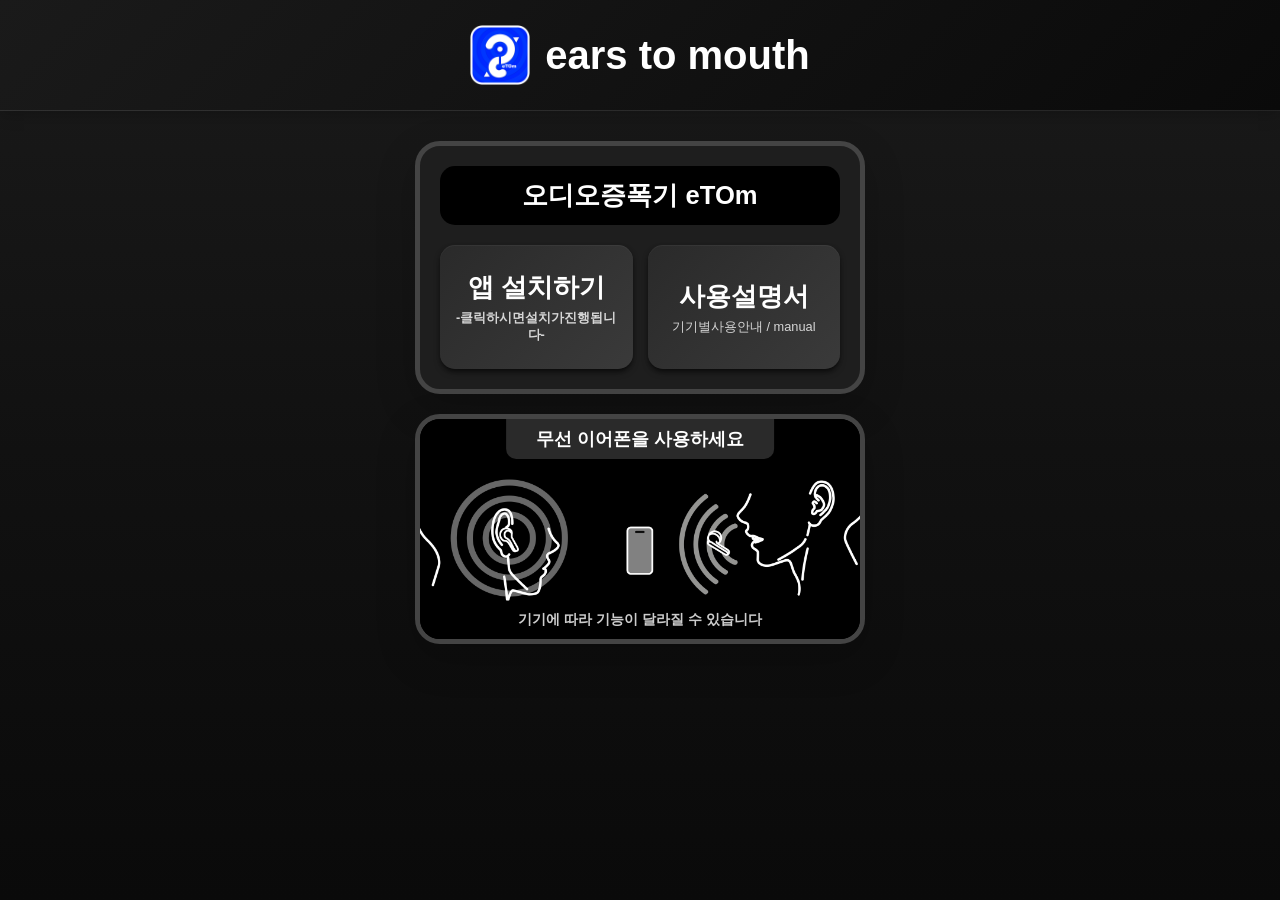
==== commit 847a29cd: "Add 5 audio preset modes, refine slider UI, and add manual popup" ====
--- a/index.html
+++ b/index.html
@@ -65,6 +65,15 @@
         </div>
     </div>
 
+    <!-- 사용설명서 이미지 팝업 -->
+    <div id="manualPopup" class="ios-popup" style="display: none;">
+        <div class="ios-popup-content" style="padding: 15px; max-width: 90%; background-color: #1a1a1a;">
+            <span class="close-popup" id="closeManualPopup" style="top: 5px; right: 15px; z-index: 10;">&times;</span>
+            <!-- 나중에 완성된 이미지 파일명으로 아래 src 속성을 변경해 주세요 (예: manual_final.png) -->
+            <img src="manual_image.png" alt="사용설명서" id="manualImage" style="width: 100%; height: auto; border-radius: 10px; display: block; max-height: 75vh; object-fit: contain;">
+        </div>
+    </div>
+
     <script src="app.js"></script>
     <script>
         // Service Worker Registration
@@ -76,11 +85,21 @@
             });
         }
         
-        // Manual Button Placeholder Action
+        // 사용설명서 버튼 클릭 시 팝업 열기
         document.getElementById('manualBtn').addEventListener('click', (e) => {
-            if (e.target.closest('a').getAttribute('href') === '#') {
-                e.preventDefault();
-                alert('사용설명서 파일은 준비 중입니다.');
+            e.preventDefault();
+            document.getElementById('manualPopup').style.display = 'flex';
+        });
+
+        // 사용설명서 팝업 닫기
+        document.getElementById('closeManualPopup').addEventListener('click', () => {
+            document.getElementById('manualPopup').style.display = 'none';
+        });
+
+        // 팝업 바깥 어두운 배경 클릭 시 닫기
+        document.getElementById('manualPopup').addEventListener('click', (e) => {
+            if (e.target === document.getElementById('manualPopup')) {
+                document.getElementById('manualPopup').style.display = 'none';
             }
         });
 
--- a/style.css
+++ b/style.css
@@ -1,3 +1,7 @@
+html {
+    font-size: clamp(12px, 3.8vw, 16px);
+}
+
 :root {
     --bg-color: #0a0a0a;
     --text-color: #ffffff;
@@ -33,13 +37,14 @@
 
 /* Landing Page Wrapper */
 .landing-wrapper {
-    width: 100%;
-    max-width: 600px;
-    padding: 30px 20px 40px 20px;
-    display: flex;
-    flex-direction: column;
-    align-items: center;
-    gap: 25px;
+    width: 86%;
+    max-width: 450px;
+    padding: 30px 0 40px 0;
+    box-sizing: border-box;
+    display: flex;
+    flex-direction: column;
+    align-items: center;
+    gap: 20px;
 }
 
 /* Header Logo Area */
@@ -69,7 +74,6 @@
 /* Card Base Style (ensures identical size and shape) */
 .card-base {
     width: 100%;
-    max-width: 600px;
     border-radius: 25px;
     padding: 20px;
     border: 5px solid #444444; /* Gray border for black theme */
@@ -83,7 +87,7 @@
 }
 
 .card-header {
-    background-color: #2a2a2a;
+    background-color: #000000;
     color: white;
     padding: 12px 25px;
     text-align: center;
@@ -139,7 +143,7 @@
 }
 
 .info-banner {
-    background-color: #181818;
+    background-color: #000000;
     border: 5px solid #444444; /* Gray border for black theme */
     position: relative;
     overflow: hidden;
@@ -154,7 +158,7 @@
 .banner-badge {
     background-color: #2a2a2a;
     color: white;
-    padding: 8px 30px;
+    padding: 8px clamp(10px, 4vw, 30px);
     display: inline-block;
     position: absolute;
     top: 0;
@@ -163,7 +167,8 @@
     border-bottom-left-radius: 10px;
     border-bottom-right-radius: 10px;
     font-weight: bold;
-    font-size: 1.1rem;
+    font-size: min(1.1rem, 4.2vw);
+    white-space: nowrap;
     z-index: 2;
 }
 
@@ -220,10 +225,10 @@
 }
 
 .status-indicator {
-    padding: 15px;
+    padding: 12px;
     border-radius: 15px;
-    margin-bottom: 25px;
-    font-size: 1.6rem;
+    margin-bottom: 15px;
+    font-size: 1.4rem;
     font-weight: bold;
     text-align: center;
 }
@@ -261,17 +266,17 @@
 
 .slider-container {
     background-color: #2a2a2a;
-    padding: 20px;
-    border-radius: 18px;
-    margin-bottom: 20px;
+    padding: 12px 20px; /* Reduced vertical padding */
+    border-radius: 15px;
+    margin-bottom: 15px; /* Reduced margin */
     width: 100%;
     box-sizing: border-box;
 }
 
 .slider-container label {
     display: block;
-    font-size: 1.5rem;
-    margin-bottom: 12px;
+    font-size: 1.2rem; /* Reduced font size to save space */
+    margin-bottom: 8px;
     color: var(--accent-color);
     text-align: center;
 }
@@ -287,11 +292,58 @@
     text-align: center;
 }
 
+/* Preset Buttons Grid */
+.preset-grid {
+    display: grid;
+    grid-template-columns: 1fr 1fr;
+    gap: 10px;
+    margin-bottom: 25px;
+    width: 100%;
+}
+.preset-btn:nth-child(5) {
+    grid-column: span 2; /* 5th button takes full width */
+}
+.preset-btn {
+    background: linear-gradient(135deg, #2a2a2a 0%, #353535 100%);
+    border: 2px solid #333;
+    border-radius: 12px;
+    padding: 10px;
+    color: white;
+    text-align: center;
+    cursor: pointer;
+    transition: all 0.2s;
+    display: flex;
+    flex-direction: column;
+    justify-content: center;
+    align-items: center;
+    box-shadow: 0 4px 6px -1px rgba(0, 0, 0, 0.3);
+}
+.preset-btn:active {
+    transform: scale(0.97);
+}
+.preset-btn.active {
+    border-color: #4CAF50;
+    box-shadow: 0 0 10px rgba(76, 175, 80, 0.4);
+    background: linear-gradient(135deg, #2e4a2e 0%, #3a5a3a 100%);
+}
+.preset-title {
+    font-size: 1.05rem;
+    font-weight: bold;
+    margin-bottom: 4px;
+    color: #fff;
+}
+.preset-desc {
+    font-size: 0.75rem;
+    color: #ccc;
+    word-break: keep-all;
+    line-height: 1.2;
+}
+
 .app-page-wrapper {
-    width: 100%;
-    max-width: 500px;
+    width: 86%;
+    max-width: 450px;
     margin: 0 auto;
-    padding: 20px;
+    padding: 20px 0;
     box-sizing: border-box;
     display: flex;
     flex-direction: column;
